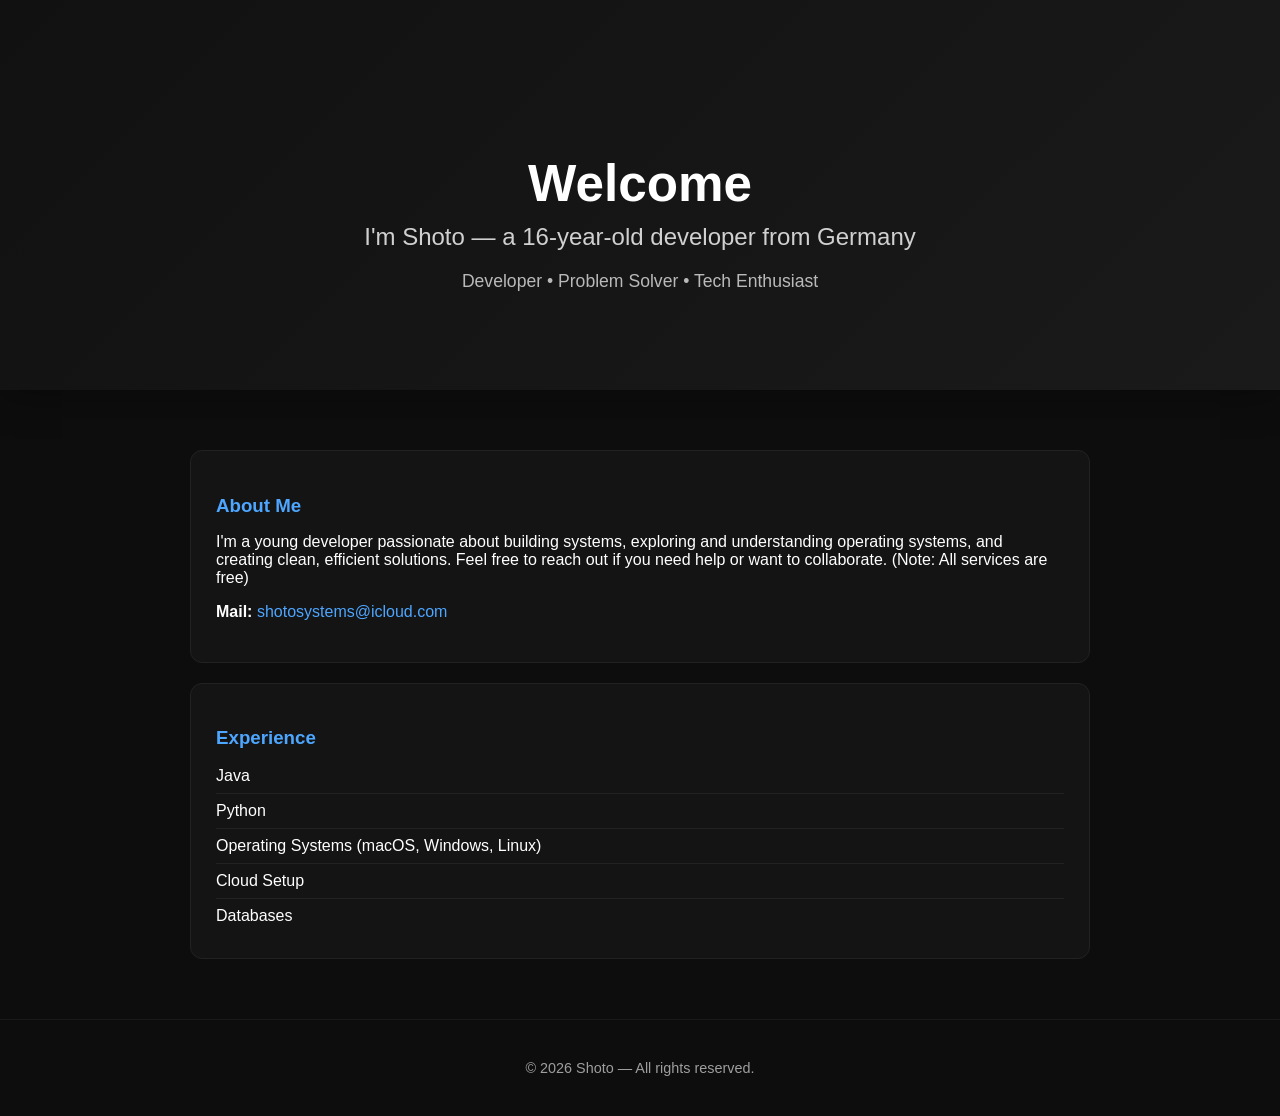
==== index.html @ e8ae6f63 "Update description in About Me section" ====
<!DOCTYPE html>
<html lang="en">
<head>
    <meta charset="UTF-8">
    <meta name="viewport" content="width=device-width, initial-scale=1.0">
    <title>Shoto — Developer</title>
    <link rel="stylesheet" href="style.css">
</head>
<body>

<header>
    <h1>Welcome</h1>
    <h2>I'm Shoto — a 16-year-old developer from Germany</h2>
    <p class="intro">Developer • Problem Solver • Tech Enthusiast</p>
</header>

<section class="section">
    <div class="card">
        <h3>About Me</h3>
        <p>
            I'm a young developer passionate about building systems, exploring and understanding operating systems,
            and creating clean, efficient solutions.  
            Feel free to reach out if you need help or want to collaborate. (Note: All services are free)
        </p>
        <p><strong>Mail:</strong> <a href="mailto:shotosystems@icloud.com">shotosystems@icloud.com</a></p>
    </div>

    <div class="card">
        <h3>Experience</h3>
        <ul class="skills-list">
            <li>Java</li>
            <li>Python</li>
            <li>Operating Systems (macOS, Windows, Linux)</li>
            <li>Cloud Setup</li>
            <li>Databases</li>
        </ul>
    </div>
</section>

<footer>
    © 2026 Shoto — All rights reserved.
</footer>

</body>
</html>
---- style.css ----
/* ----------------------------- */
/*        GLOBAL STYLING        */
/* ----------------------------- */

body {
    margin: 0;
    font-family: "Inter", sans-serif;
    background: #0d0d0d;
    color: #ffffff;
    animation: fadeIn 1.2s ease-out;
}

/* Fade-in animation */
@keyframes fadeIn {
    from { opacity: 0; transform: translateY(20px); }
    to { opacity: 1; transform: translateY(0); }
}

/* ----------------------------- */
/*            HEADER             */
/* ----------------------------- */

header {
    text-align: center;
    padding: 120px 20px 80px;
    background: linear-gradient(135deg, #111, #1a1a1a);
    box-shadow: 0 0 40px rgba(0, 0, 0, 0.4);
    animation: fadeIn 1s ease-out;
}

h1 {
    font-size: 3.2rem;
    margin-bottom: 10px;
    font-weight: 700;
}

h2 {
    font-weight: 400;
    opacity: 0.8;
    margin-top: 0;
}

.intro {
    margin-top: 15px;
    font-size: 1.1rem;
    opacity: 0.7;
    animation: fadeIn 1.4s ease-out;
}

/* ----------------------------- */
/*            CONTENT            */
/* ----------------------------- */

.section {
    max-width: 900px;
    margin: 60px auto;
    padding: 0 20px;
}

.card {
    background: #141414;
    padding: 25px;
    border-radius: 12px;
    border: 1px solid #222;
    margin-bottom: 20px;
    opacity: 0;
    animation: fadeIn 1s ease-out forwards;
    transition: 0.25s ease;
}

/* Animation delays for staggered appearance */
.card:nth-child(1) { animation-delay: 0.3s; }
.card:nth-child(2) { animation-delay: 0.5s; }

/* Hover effect */
.card:hover {
    transform: translateY(-4px);
    border-color: #333;
    background: #181818;
}

/* Accent color for section titles */
h3 {
    color: #4da6ff;
    margin-bottom: 10px;
}

/* ----------------------------- */
/*            LISTS              */
/* ----------------------------- */

.skills-list {
    list-style: none;
    padding: 0;
    margin: 0;
}

.skills-list li {
    padding: 8px 0;
    border-bottom: 1px solid #222;
}

.skills-list li:last-child {
    border-bottom: none;
}

/* ----------------------------- */
/*            FOOTER             */
/* ----------------------------- */

footer {
    text-align: center;
    padding: 40px;
    opacity: 0.6;
    font-size: 0.9rem;
    border-top: 1px solid #222;
}

/* ----------------------------- */
/*            LINKS              */
/* ----------------------------- */

a {
    color: #4da6ff;
    text-decoration: none;
}

a:hover {
    text-decoration: underline;
}
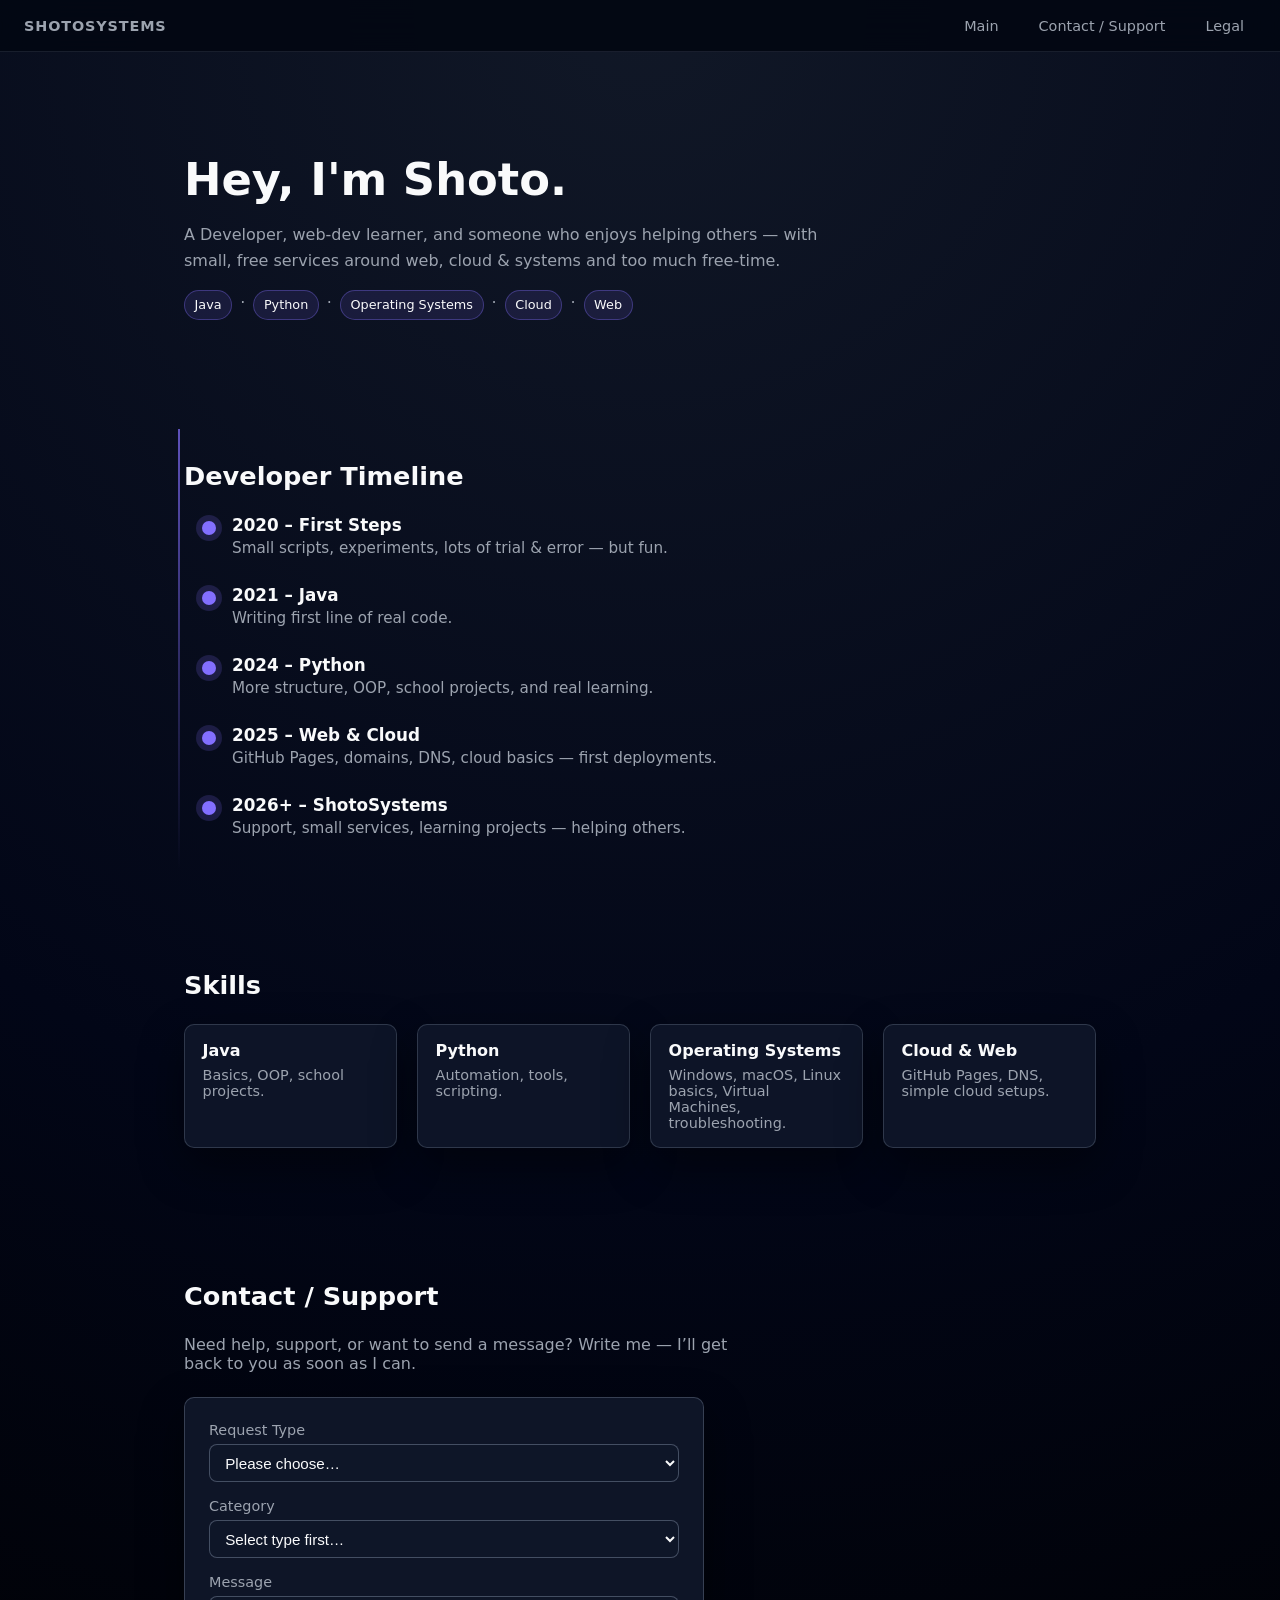
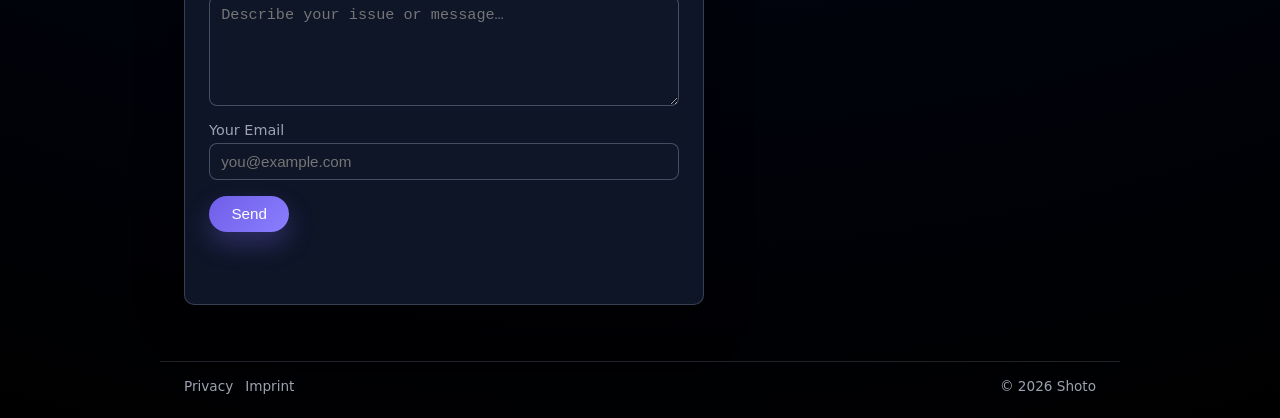
==== commit 022a1b0e: "Redesigned website and added script and legal site" ====
--- a/index.html
+++ b/index.html
@@ -1,45 +1,141 @@
-<!DOCTYPE html>
-<html lang="en">
-<head>
-    <meta charset="UTF-8">
-    <meta name="viewport" content="width=device-width, initial-scale=1.0">
-    <title>Shoto — Developer</title>
-    <link rel="stylesheet" href="style.css">
-</head>
-<body>
-
-<header>
-    <h1>Welcome</h1>
-    <h2>I'm Shoto — a 16-year-old developer from Germany</h2>
-    <p class="intro">Developer • Problem Solver • Tech Enthusiast</p>
-</header>
-
-<section class="section">
-    <div class="card">
-        <h3>About Me</h3>
-        <p>
-            I'm a young developer passionate about building systems, exploring and understanding operating systems,
-            and creating clean, efficient solutions.  
-            Feel free to reach out if you need help or want to collaborate. (Note: All services are free)
-        </p>
-        <p><strong>Mail:</strong> <a href="mailto:shotosystems@icloud.com">shotosystems@icloud.com</a></p>
-    </div>
-
-    <div class="card">
-        <h3>Experience</h3>
-        <ul class="skills-list">
-            <li>Java</li>
-            <li>Python</li>
-            <li>Operating Systems (macOS, Windows, Linux)</li>
-            <li>Cloud Setup</li>
-            <li>Databases</li>
-        </ul>
-    </div>
-</section>
-
-<footer>
-    © 2026 Shoto — All rights reserved.
-</footer>
-
-</body>
-</html>
+<!DOCTYPE html>
+<html lang="en">
+<head>
+  <meta charset="UTF-8" />
+  <title>Shoto – Developer & Support</title>
+  <meta name="viewport" content="width=device-width, initial-scale=1" />
+  <link rel="stylesheet" href="style.css" />
+</head>
+<body>
+  <header class="site-header">
+    <div class="logo">ShotoSystems</div>
+    <nav class="nav">
+      <a href="#hero">Main</a>
+      <a href="#contact">Contact / Support</a>
+      <a href="legal.html">Legal</a>
+    </nav>
+  </header>
+
+  <main>
+    <section id="hero" class="section hero">
+      <div class="hero-content">
+        <h1>Hey, I'm Shoto.</h1>
+        <p>
+          A Developer, web‑dev learner, and someone who enjoys helping others —
+          with small, free services around web, cloud & systems and too much free-time.
+        </p>
+        <p class="hero-tagline">
+          <span>Java</span> · <span>Python</span> · <span>Operating Systems</span> · <span>Cloud</span> · <span>Web</span>
+        </p>
+      </div>
+    </section>
+
+    <section id="timeline" class="section timeline">
+      <h2>Developer Timeline</h2>
+      <div class="timeline-line"></div>
+      <div class="timeline-items">
+        <article class="timeline-item">
+          <div class="dot"></div>
+          <h3>2020 – First Steps</h3>
+          <p>Small scripts, experiments, lots of trial & error — but fun.</p>
+        </article>
+        <article class="timeline-item">
+          <div class="dot"></div>
+          <h3>2021 – Java</h3>
+          <p>Writing first line of real code.</p>
+        </article>
+        <article class="timeline-item">
+          <div class="dot"></div>
+          <h3>2024 – Python</h3>
+          <p>More structure, OOP, school projects, and real learning.</p>
+        </article>
+        <article class="timeline-item">
+          <div class="dot"></div>
+          <h3>2025 – Web & Cloud</h3>
+          <p>GitHub Pages, domains, DNS, cloud basics — first deployments.</p>
+        </article>
+        <article class="timeline-item">
+          <div class="dot"></div>
+          <h3>2026+ – ShotoSystems</h3>
+          <p>Support, small services, learning projects — helping others.</p>
+        </article>
+      </div>
+    </section>
+
+    <section id="skills" class="section skills">
+      <h2>Skills</h2>
+      <div class="skills-grid">
+        <div class="skill-card">
+          <h3>Java</h3>
+          <p>Basics, OOP, school projects.</p>
+        </div>
+        <div class="skill-card">
+          <h3>Python</h3>
+          <p>Automation, tools, scripting.</p>
+        </div>
+        <div class="skill-card">
+          <h3>Operating Systems</h3>
+          <p>Windows, macOS, Linux basics, Virtual Machines, troubleshooting.</p>
+        </div>
+        <div class="skill-card">
+          <h3>Cloud & Web</h3>
+          <p>GitHub Pages, DNS, simple cloud setups.</p>
+        </div>
+      </div>
+    </section>
+
+    <section id="contact" class="section contact">
+      <h2>Contact / Support</h2>
+      <p class="contact-intro">
+        Need help, support, or want to send a message?
+        Write me — I’ll get back to you as soon as I can.
+      </p>
+
+      <form id="contact-form" class="contact-form">
+        <div class="form-row">
+          <label for="type">Request Type</label>
+          <select id="type" name="type" required>
+            <option value="">Please choose…</option>
+            <option value="support">Support</option>
+            <option value="contact">Contact</option>
+          </select>
+        </div>
+
+        <div class="form-row">
+          <label for="category">Category</label>
+          <select id="category" name="category" required>
+            <option value="">Select type first…</option>
+          </select>
+        </div>
+
+        <div class="form-row">
+          <label for="message">Message</label>
+          <textarea id="message" name="message" rows="5" required
+            placeholder="Describe your issue or message…"></textarea>
+        </div>
+
+        <div class="form-row">
+          <label for="email">Your Email</label>
+          <input id="email" name="email" type="email" required placeholder="you@example.com" />
+        </div>
+
+        <button type="submit" id="submit-btn" class="btn">
+          Send
+        </button>
+
+        <p id="form-status" class="form-status" aria-live="polite"></p>
+      </form>
+    </section>
+  </main>
+
+  <footer class="site-footer">
+    <div class="footer-links">
+      <a href="legal.html#privacy">Privacy</a>
+      <a href="legal.html#imprint">Imprint</a>
+    </div>
+    <div class="footer-copy">© 2026 Shoto</div>
+  </footer>
+
+  <script src="script.js"></script>
+</body>
+</html>
--- a/style.css
+++ b/style.css
@@ -1,130 +1,464 @@
-/* ----------------------------- */
-/*        GLOBAL STYLING        */
-/* ----------------------------- */
-
-body {
-    margin: 0;
-    font-family: "Inter", sans-serif;
-    background: #0d0d0d;
-    color: #ffffff;
-    animation: fadeIn 1.2s ease-out;
-}
-
-/* Fade-in animation */
-@keyframes fadeIn {
-    from { opacity: 0; transform: translateY(20px); }
-    to { opacity: 1; transform: translateY(0); }
-}
-
-/* ----------------------------- */
-/*            HEADER             */
-/* ----------------------------- */
-
-header {
-    text-align: center;
-    padding: 120px 20px 80px;
-    background: linear-gradient(135deg, #111, #1a1a1a);
-    box-shadow: 0 0 40px rgba(0, 0, 0, 0.4);
-    animation: fadeIn 1s ease-out;
-}
-
-h1 {
-    font-size: 3.2rem;
-    margin-bottom: 10px;
-    font-weight: 700;
-}
-
-h2 {
-    font-weight: 400;
-    opacity: 0.8;
-    margin-top: 0;
-}
-
-.intro {
-    margin-top: 15px;
-    font-size: 1.1rem;
-    opacity: 0.7;
-    animation: fadeIn 1.4s ease-out;
-}
-
-/* ----------------------------- */
-/*            CONTENT            */
-/* ----------------------------- */
-
-.section {
-    max-width: 900px;
-    margin: 60px auto;
-    padding: 0 20px;
-}
-
-.card {
-    background: #141414;
-    padding: 25px;
-    border-radius: 12px;
-    border: 1px solid #222;
-    margin-bottom: 20px;
-    opacity: 0;
-    animation: fadeIn 1s ease-out forwards;
-    transition: 0.25s ease;
-}
-
-/* Animation delays for staggered appearance */
-.card:nth-child(1) { animation-delay: 0.3s; }
-.card:nth-child(2) { animation-delay: 0.5s; }
-
-/* Hover effect */
-.card:hover {
-    transform: translateY(-4px);
-    border-color: #333;
-    background: #181818;
-}
-
-/* Accent color for section titles */
-h3 {
-    color: #4da6ff;
-    margin-bottom: 10px;
-}
-
-/* ----------------------------- */
-/*            LISTS              */
-/* ----------------------------- */
-
-.skills-list {
-    list-style: none;
-    padding: 0;
-    margin: 0;
-}
-
-.skills-list li {
-    padding: 8px 0;
-    border-bottom: 1px solid #222;
-}
-
-.skills-list li:last-child {
-    border-bottom: none;
-}
-
-/* ----------------------------- */
-/*            FOOTER             */
-/* ----------------------------- */
-
-footer {
-    text-align: center;
-    padding: 40px;
-    opacity: 0.6;
-    font-size: 0.9rem;
-    border-top: 1px solid #222;
-}
-
-/* ----------------------------- */
-/*            LINKS              */
-/* ----------------------------- */
-
-a {
-    color: #4da6ff;
-    text-decoration: none;
-}
-
-a:hover {
-    text-decoration: underline;
-}
+:root {
+  --bg: #05060a;
+  --bg-alt: #0b0d14;
+  --accent: #4f46e5;
+  --accent-soft: rgba(79, 70, 229, 0.15);
+
+  /* NEW: SlateBlue1 Accent */
+  --accent2: #836fff;
+  --accent2-soft: rgba(131, 111, 255, 0.18);
+
+  --text: #f9fafb;
+  --muted: #9ca3af;
+  --danger: #ef4444;
+  --success: #22c55e;
+  --border: #1f2933;
+  --radius: 10px;
+  --shadow-soft: 0 18px 45px rgba(0, 0, 0, 0.45);
+}
+
+*,
+*::before,
+*::after {
+  box-sizing: border-box;
+}
+
+html,
+body {
+  margin: 0;
+  padding: 0;
+  font-family: system-ui, -apple-system, BlinkMacSystemFont, "SF Pro Text",
+    "Segoe UI", sans-serif;
+  background: radial-gradient(circle at top, #111827 0, #020617 55%, #000 100%);
+  color: var(--text);
+  scroll-behavior: smooth;
+}
+
+body {
+  min-height: 100vh;
+}
+
+/* Header / Nav */
+
+.site-header {
+  position: sticky;
+  top: 0;
+  z-index: 50;
+  display: flex;
+  align-items: center;
+  justify-content: space-between;
+  padding: 0.75rem 1.5rem;
+  background: rgba(3, 7, 18, 0.9);
+  backdrop-filter: blur(16px);
+  border-bottom: 1px solid rgba(148, 163, 184, 0.15);
+}
+
+.logo {
+  font-weight: 700;
+  letter-spacing: 0.06em;
+  text-transform: uppercase;
+  font-size: 0.9rem;
+  color: var(--muted);
+}
+
+.nav {
+  display: flex;
+  gap: 1rem;
+}
+
+.nav a {
+  color: var(--muted);
+  text-decoration: none;
+  font-size: 0.9rem;
+  padding: 0.35rem 0.75rem;
+  border-radius: 999px;
+  transition: background 0.2s, color 0.2s, transform 0.15s;
+}
+
+.nav a:hover {
+  background: var(--accent2-soft);
+  color: var(--text);
+  transform: translateY(-1px);
+}
+
+/* Global link styling */
+
+a {
+  color: var(--accent2); /* dein SlateBlue */
+  text-decoration: none;
+  transition: 0.2s ease;
+}
+
+a:hover {
+  color: var(--accent1); /* hellere Variante, falls du eine hast */
+}
+
+/* Sections */
+
+.section {
+  max-width: 960px;
+  margin: 0 auto;
+  padding: 3.5rem 1.5rem;
+}
+
+.section h2 {
+  font-size: 1.6rem;
+  margin-bottom: 1.5rem;
+}
+
+/* Hero */
+
+.hero {
+  padding-top: 4rem;
+  padding-bottom: 3rem;
+}
+
+.hero-content {
+  max-width: 640px;
+}
+
+.hero h1 {
+  font-size: clamp(2.2rem, 4vw, 2.8rem);
+  margin-bottom: 0.75rem;
+}
+
+.hero p {
+  color: var(--muted);
+  line-height: 1.6;
+}
+
+.hero-tagline {
+  margin-top: 1rem;
+  display: flex;
+  flex-wrap: wrap;
+  gap: 0.5rem;
+}
+
+.hero-tagline span {
+  font-size: 0.8rem;
+  padding: 0.25rem 0.6rem;
+  border-radius: 999px;
+
+  /* NEW: SlateBlue1 Accent */
+  background: rgba(131, 111, 255, 0.12);
+  border: 1px solid rgba(131, 111, 255, 0.35);
+  color: var(--text);
+
+  transition: transform 0.15s ease, box-shadow 0.2s ease, border-color 0.2s ease;
+}
+
+/* Optional: leichter Hover-Effekt */
+.hero-tagline span:hover {
+  transform: translateY(-2px);
+  border-color: var(--accent2);
+  box-shadow: 0 6px 18px rgba(131, 111, 255, 0.25);
+}
+
+
+/* Timeline */
+
+.timeline {
+  position: relative;
+}
+
+/* FIXED + ACCENT2 */
+.timeline-line {
+  position: absolute;
+  left: 1.1rem;
+  top: 2.8rem;
+  bottom: 1.5rem;
+  width: 2px;
+  background: linear-gradient(to bottom, var(--accent2), transparent);
+  opacity: 0.7;
+  pointer-events: none;
+}
+
+.timeline-items {
+  margin-left: 0.5rem;
+  display: flex;
+  flex-direction: column;
+  gap: 1.75rem;
+}
+
+.timeline-item {
+  position: relative;
+  padding-left: 2.5rem;
+}
+
+.timeline-item .dot {
+  position: absolute;
+  left: 0.6rem;
+  top: 0.35rem;
+  width: 0.9rem;
+  height: 0.9rem;
+  border-radius: 999px;
+  background: var(--accent2);
+  box-shadow: 0 0 0 6px var(--accent2-soft);
+}
+
+.timeline-item h3 {
+  margin: 0 0 0.25rem;
+  font-size: 1.05rem;
+}
+
+.timeline-item p {
+  margin: 0;
+  color: var(--muted);
+  font-size: 0.95rem;
+}
+
+/* Skills */
+
+.skills-grid {
+  display: grid;
+  grid-template-columns: repeat(auto-fit, minmax(180px, 1fr));
+  gap: 1.25rem;
+}
+
+.skill-card {
+  background: rgba(15, 23, 42, 0.9);
+  border-radius: var(--radius);
+  padding: 1rem 1.1rem;
+  border: 1px solid rgba(148, 163, 184, 0.25);
+  box-shadow: var(--shadow-soft);
+  transition: transform 0.2s ease, border-color 0.2s ease, box-shadow 0.25s ease;
+}
+
+/* NEW: Hover effect */
+.skill-card:hover {
+  transform: translateY(-3px);
+  border-color: var(--accent2);
+  box-shadow: 0 18px 40px rgba(131, 111, 255, 0.35);
+}
+
+.skill-card h3 {
+  margin-top: 0;
+  margin-bottom: 0.4rem;
+  font-size: 1rem;
+}
+
+.skill-card p {
+  margin: 0;
+  color: var(--muted);
+  font-size: 0.9rem;
+}
+
+/* Contact */
+
+.contact-intro {
+  color: var(--muted);
+  max-width: 560px;
+}
+
+.contact-form {
+  margin-top: 1.5rem;
+  max-width: 520px;
+  background: rgba(15, 23, 42, 0.95);
+  border-radius: var(--radius);
+  padding: 1.5rem 1.5rem 1.75rem;
+  border: 1px solid rgba(148, 163, 184, 0.3);
+  box-shadow: var(--shadow-soft);
+}
+
+.form-row {
+  display: flex;
+  flex-direction: column;
+  gap: 0.35rem;
+  margin-bottom: 1rem;
+}
+
+.form-row label {
+  font-size: 0.9rem;
+  color: var(--muted);
+}
+
+input,
+select,
+textarea {
+  border-radius: 8px;
+  border: 1px solid rgba(148, 163, 184, 0.4);
+  background: rgba(15, 23, 42, 0.9);
+  color: var(--text);
+  padding: 0.55rem 0.7rem;
+  font-size: 0.95rem;
+  outline: none;
+  transition: border 0.15s, box-shadow 0.15s, background 0.15s;
+}
+
+/* NEW: SlateBlue1 focus */
+input:focus,
+select:focus,
+textarea:focus {
+  border-color: var(--accent2);
+  box-shadow: 0 0 0 1px rgba(131, 111, 255, 0.6);
+  background: rgba(15, 23, 42, 1);
+}
+
+textarea {
+  resize: vertical;
+}
+
+/* Button */
+
+.btn {
+  display: inline-flex;
+  align-items: center;
+  justify-content: center;
+  padding: 0.6rem 1.4rem;
+  border-radius: 999px;
+  border: none;
+
+  /* Softer SlateBlue */
+  background: linear-gradient(135deg, #6f5ee8, #8a7fff);
+  color: white;
+
+  font-weight: 500;
+  font-size: 0.95rem;
+  cursor: pointer;
+
+  transition: transform 0.12s ease, box-shadow 0.12s ease, background 0.2s ease;
+
+  /* Softer shadow */
+  box-shadow: 0 12px 26px rgba(131, 111, 255, 0.28);
+}
+
+.btn:hover {
+  background: linear-gradient(135deg, #7a6af0, #9b8fff);
+  box-shadow: 0 16px 34px rgba(131, 111, 255, 0.35);
+}
+
+.btn:active {
+  transform: translateY(0);
+  box-shadow: 0 10px 22px rgba(131, 111, 255, 0.25);
+}
+
+.btn.loading {
+  opacity: 0.8;
+  cursor: wait;
+}
+
+.btn.success {
+  background: linear-gradient(135deg, var(--success), #4ade80);
+  box-shadow: 0 14px 30px rgba(34, 197, 94, 0.45);
+}
+
+.btn.error {
+  background: linear-gradient(135deg, var(--danger), #f97373);
+  box-shadow: 0 14px 30px rgba(239, 68, 68, 0.45);
+}
+
+/* Form status */
+
+.form-status {
+  margin-top: 0.75rem;
+  font-size: 0.9rem;
+  min-height: 1.2em;
+}
+
+.form-status.success {
+  color: var(--success);
+}
+
+.form-status.error {
+  color: var(--danger);
+}
+
+/* Legal */
+
+.legal ul {
+  list-style: none;
+  padding: 0;
+  margin: 0.5rem 0 0;
+}
+
+.legal li {
+  margin-bottom: 0.25rem;
+}
+
+.legal a {
+  color: var(--accent2);
+  text-decoration: none;
+  font-size: 0.95rem;
+}
+
+.legal a:hover {
+  text-decoration: underline;
+}
+
+/* Footer */
+
+.site-footer {
+  border-top: 1px solid rgba(148, 163, 184, 0.2);
+  padding: 1rem 1.5rem 1.5rem;
+  max-width: 960px;
+  margin: 0 auto;
+  display: flex;
+  flex-wrap: wrap;
+  justify-content: space-between;
+  gap: 0.75rem;
+  font-size: 0.85rem;
+  color: var(--muted);
+}
+
+.footer-links {
+  display: flex;
+  gap: 0.75rem;
+}
+
+.footer-links a {
+  color: var(--muted);
+  text-decoration: none;
+}
+
+.footer-links a:hover {
+  color: var(--accent2);
+}
+
+.legal-section {
+    max-width: 900px;
+    margin: 3rem auto;
+    padding: 2rem;
+    background: rgba(255,255,255,0.03);
+    border-radius: 16px;
+    backdrop-filter: blur(6px);
+}
+
+.legal-divider {
+    margin: 4rem auto;
+    width: 60%;
+    border: none;
+    height: 2px;
+    background: linear-gradient(90deg, transparent, var(--accent2), transparent);
+}
+
+
+/* Responsive */
+
+@media (max-width: 640px) {
+  .site-header {
+    padding-inline: 1rem;
+  }
+
+  .nav {
+    gap: 0.5rem;
+  }
+
+  .nav a {
+    padding-inline: 0.6rem;
+  }
+
+  .section {
+    padding-inline: 1rem;
+  }
+
+  .contact-form {
+    padding-inline: 1.1rem;
+  }
+
+  /* Timeline fix for mobile */
+  .timeline-line {
+    left: 0.9rem;
+    top: 3.2rem;
+    bottom: 2rem;
+  }
+}
